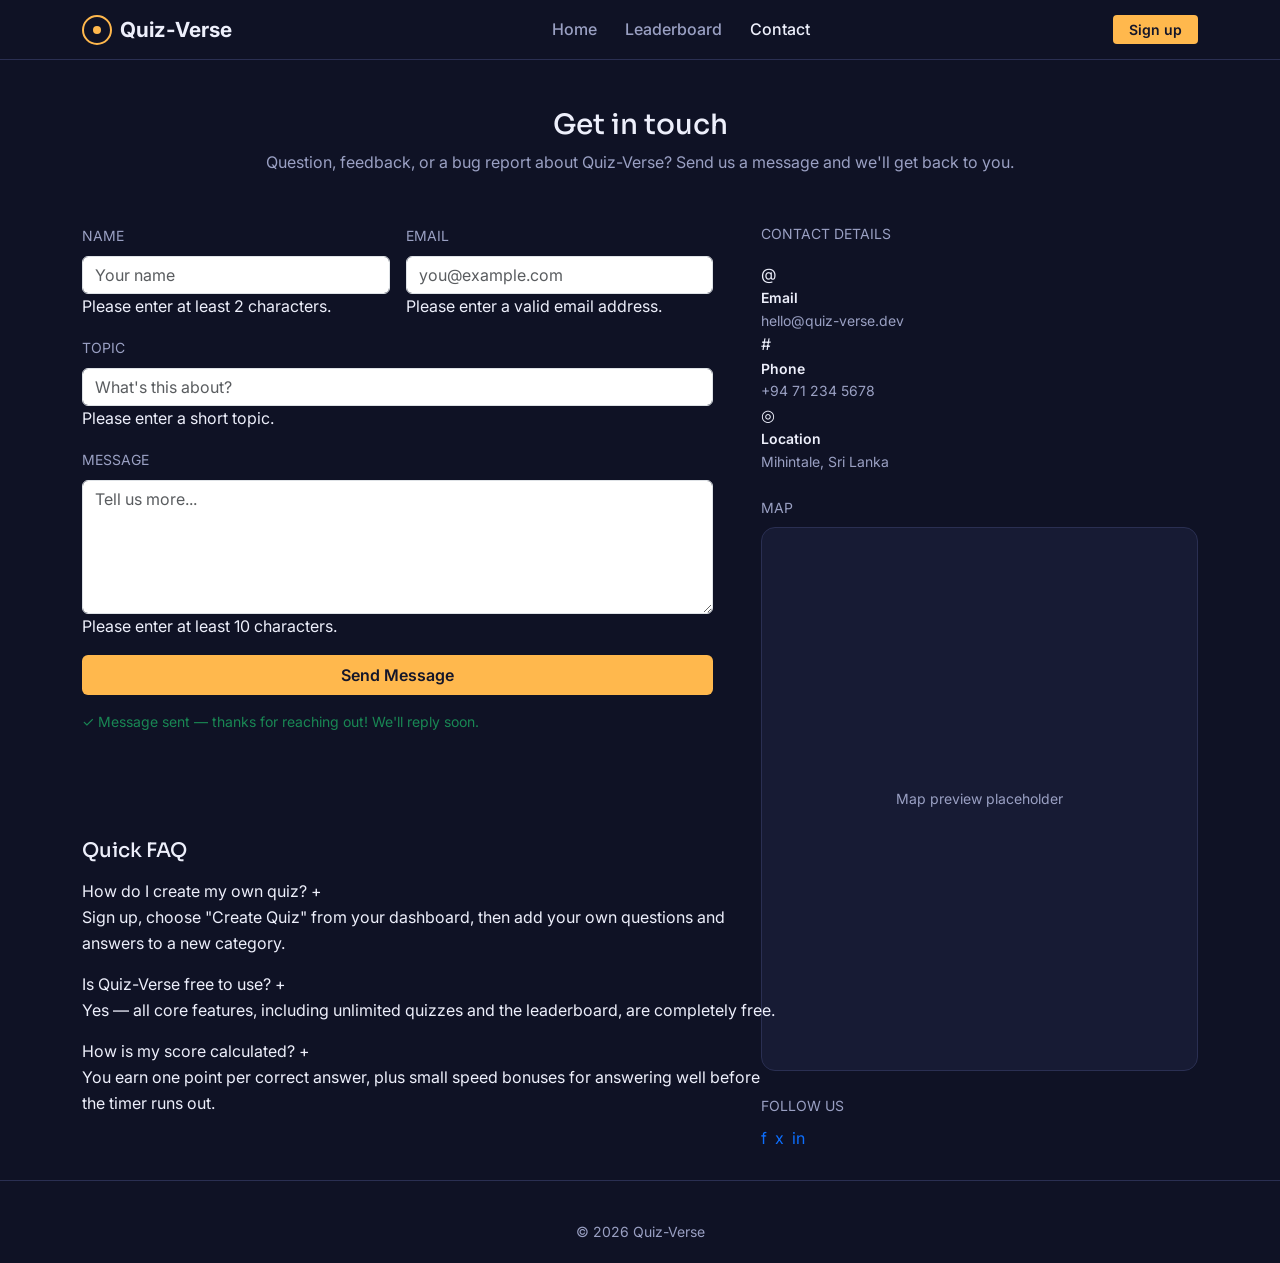
==== contact.html @ f952e248 "update the contact page" ====
<!DOCTYPE html>
<html lang="en">
<head>
  <meta charset="UTF-8">
  <title>Contact Us | Quiz-Verse</title>
  <meta name="viewport" content="width=device-width, initial-scale=1.0">

  <link href="https://cdn.jsdelivr.net/npm/bootstrap@5.3.3/dist/css/bootstrap.min.css" rel="stylesheet">
  <link rel="preconnect" href="https://fonts.googleapis.com">
  <link href="https://fonts.googleapis.com/css2?family=Sora:wght@400;600;700&family=Inter:wght@400;500;600&display=swap" rel="stylesheet">
  <link rel="stylesheet" href="style.css">
</head>
<body>

  <!-- ============ NAVBAR ============ -->
  <nav class="navbar navbar-expand-lg navbar-qv sticky-top">
    <div class="container">
      <a class="navbar-brand" href="index.html">
        <span class="brand-mark"><span></span></span> Quiz-Verse
      </a>
      <button class="navbar-toggler" type="button" data-bs-toggle="collapse" data-bs-target="#navMain">
        <span class="navbar-toggler-icon"></span>
      </button>
      <div class="collapse navbar-collapse" id="navMain">
        <ul class="navbar-nav mx-auto">
          <li class="nav-item"><a class="nav-link" href="index.html">Home</a></li>
          <li class="nav-item"><a class="nav-link" href="quiz.html">Leaderboard</a></li>
          <li class="nav-item"><a class="nav-link active" href="contact.html">Contact</a></li>
        </ul>
        <a href="#" class="btn btn-accent btn-sm px-3">Sign up</a>
      </div>
    </div>
  </nav>

  <main class="container py-5">
    <div class="text-center mb-5">
      <h1 class="h3">Get in touch</h1>
      <p class="text-muted">Question, feedback, or a bug report about Quiz-Verse? Send us a message and we'll get back to you.</p>
    </div>

    <div class="row g-5">
      <!-- ============ CONTACT FORM ============ -->
      <div class="col-lg-7">
        <form id="contactForm" novalidate>
          <div class="row g-3">
            <div class="col-md-6">
              <label for="cfName" class="form-label small text-muted text-uppercase">Name</label>
              <input type="text" id="cfName" class="form-control form-control-qv" placeholder="Your name">
              <div class="invalid-feedback-qv">Please enter at least 2 characters.</div>
            </div>
            <div class="col-md-6">
              <label for="cfEmail" class="form-label small text-muted text-uppercase">Email</label>
              <input type="email" id="cfEmail" class="form-control form-control-qv" placeholder="you@example.com">
              <div class="invalid-feedback-qv">Please enter a valid email address.</div>
            </div>
            <div class="col-12">
              <label for="cfTopic" class="form-label small text-muted text-uppercase">Topic</label>
              <input type="text" id="cfTopic" class="form-control form-control-qv" placeholder="What's this about?">
              <div class="invalid-feedback-qv">Please enter a short topic.</div>
            </div>
            <div class="col-12">
              <label for="cfMessage" class="form-label small text-muted text-uppercase">Message</label>
              <textarea id="cfMessage" rows="5" class="form-control form-control-qv" placeholder="Tell us more..."></textarea>
              <div class="invalid-feedback-qv">Please enter at least 10 characters.</div>
            </div>
            <div class="col-12">
              <button type="submit" class="btn btn-accent px-4 py-2 w-100 w-md-auto">Send Message</button>
              <p id="formSuccessMsg" class="text-success small mt-3 mb-0">✓ Message sent — thanks for reaching out! We'll reply soon.</p>
            </div>
          </div>
        </form>
      </div>

      <!-- ============ CONTACT DETAILS ============ -->
      <div class="col-lg-5">
        <p class="text-muted small text-uppercase mb-3">Contact details</p>

        <div class="contact-detail">
          <span class="contact-icon">@</span>
          <div>
            <div class="fw-semibold small">Email</div>
            <div class="text-muted small">hello@quiz-verse.dev</div>
          </div>
        </div>
        <div class="contact-detail">
          <span class="contact-icon">#</span>
          <div>
            <div class="fw-semibold small">Phone</div>
            <div class="text-muted small">+94 71 234 5678</div>
          </div>
        </div>
        <div class="contact-detail">
          <span class="contact-icon">◎</span>
          <div>
            <div class="fw-semibold small">Location</div>
            <div class="text-muted small">Mihintale, Sri Lanka</div>
          </div>
        </div>

        <p class="text-muted small text-uppercase mb-2 mt-4">Map</p>
        <div class="qv-card d-flex align-items-center justify-content-center" style="min-height:160px;">
          <span class="text-muted small">Map preview placeholder</span>
        </div>

        <p class="text-muted small text-uppercase mb-2 mt-4">Follow us</p>
        <div class="d-flex gap-2">
          <a href="#" class="contact-icon">f</a>
          <a href="#" class="contact-icon">x</a>
          <a href="#" class="contact-icon">in</a>
        </div>
      </div>
    </div>

    <!-- ============ FAQ ============ -->
    <div class="mt-5 pt-4" id="faq" style="max-width: 700px;">
      <h2 class="h5 mb-3">Quick FAQ</h2>

      <div class="faq-item">
        <div class="faq-question">How do I create my own quiz? <span class="plus">+</span></div>
        <div class="faq-answer"><p>Sign up, choose "Create Quiz" from your dashboard, then add your own questions and answers to a new category.</p></div>
      </div>

      <div class="faq-item">
        <div class="faq-question">Is Quiz-Verse free to use? <span class="plus">+</span></div>
        <div class="faq-answer"><p>Yes — all core features, including unlimited quizzes and the leaderboard, are completely free.</p></div>
      </div>

      <div class="faq-item">
        <div class="faq-question">How is my score calculated? <span class="plus">+</span></div>
        <div class="faq-answer"><p>You earn one point per correct answer, plus small speed bonuses for answering well before the timer runs out.</p></div>
      </div>
    </div>
  </main>

  <footer>
    <div class="container text-center">
      <p class="small mb-0">&copy; 2026 Quiz-Verse</p>
    </div>
  </footer>

  <script src="https://cdn.jsdelivr.net/npm/bootstrap@5.3.3/dist/js/bootstrap.bundle.min.js"></script>
  <script src="script.js"></script>
</body>
</html>
---- style.css ----
/* =========================================================
   Quiz-Verse — external stylesheet
   ========================================================= */

:root {
  --bg: #0F1225;
  --bg-card: #171B34;
  --bg-card-hover: #1E2340;
  --accent: #FFB84D;
  --accent-soft: rgba(255, 184, 77, 0.15);
  --blue: #7C9EFF;
  --text: #EDEFFB;
  --muted: #9AA0C3;
  --success: #4ADE80;
  --danger: #F87171;
  --border: #2A2F52;
  --radius: 14px;
}

* { box-sizing: border-box; }
.text-muted{color: var(--muted) !important;}

body {
  background-color: var(--bg);
  color: var(--text);
  font-family: 'Inter', sans-serif;
  line-height: 1.6;
}

h1, h2, h3, .brand, .display {
  font-family: 'Sora', sans-serif;
}

a { text-decoration: none; }

/* ---------- Navbar ---------- */
.navbar-qv {
  background-color: var(--bg);
  border-bottom: 1px solid var(--border);
}

.navbar-qv .navbar-brand {
  color: var(--text);
  font-weight: 700;
  font-size: 1.3rem;
  display: flex;
  align-items: center;
  gap: 8px;
}

.brand-mark {
  width: 30px;
  height: 30px;
  border-radius: 50%;
  border: 2px solid var(--accent);
  display: inline-flex;
  align-items: center;
  justify-content: center;
}

.brand-mark span {
  width: 8px;
  height: 8px;
  background: var(--accent);
  border-radius: 50%;
}

.navbar-qv .nav-link {
  color: var(--muted);
  font-weight: 500;
  margin: 0 6px;
}

.navbar-qv .nav-link:hover,
.navbar-qv .nav-link.active {
  color: var(--text);
}

.btn-accent {
  background-color: var(--accent);
  color: #14162A;
  font-weight: 600;
  border: none;
}

.btn-accent:hover {
  background-color: #ffc670;
  color: #14162A;
}

.btn-outline-qv {
  border: 1px solid var(--border);
  color: var(--text);
}

.btn-outline-qv:hover {
  border-color: var(--accent);
  color: var(--accent);
}

/* ---------- Hero ---------- */
.hero {
  padding: 90px 0 60px;
}

.eyebrow {
  display: inline-block;
  background: var(--accent-soft);
  color: var(--accent);
  font-size: 0.8rem;
  font-weight: 600;
  letter-spacing: 0.04em;
  padding: 6px 14px;
  border-radius: 999px;
  margin-bottom: 18px;
}

.hero h1 {
  font-size: 2.6rem;
  font-weight: 700;
  line-height: 1.15;
}

.hero p.lead {
  color: var(--muted);
  font-size: 1.05rem;
  max-width: 500px;
}

/* Orbit graphic */
.orbit-wrap {
  position: relative;
  width: 100%;
  aspect-ratio: 1 / 1;
  max-width: 360px;
  margin: 0 auto;
}

.orbit-ring {
  position: absolute;
  inset: 0;
  border: 1px solid var(--border);
  border-radius: 50%;
}

.orbit-ring.ring-2 {
  inset: 14%;
  border-color: rgba(124, 158, 255, 0.35);
  animation: spin 18s linear infinite;
}

.orbit-ring.ring-3 {
  inset: 30%;
  border-color: rgba(255, 184, 77, 0.35);
  animation: spin 12s linear infinite reverse;
}

.orbit-core {
  position: absolute;
  inset: 42%;
  border-radius: 50%;
  background: radial-gradient(circle at 35% 30%, var(--accent), #7a5218);
  box-shadow: 0 0 40px var(--accent-soft);
}

.orbit-dot {
  position: absolute;
  width: 14px;
  height: 14px;
  border-radius: 50%;
  background: var(--blue);
}

@keyframes spin {
  from { transform: rotate(0deg); }
  to { transform: rotate(360deg); }
}

@media (prefers-reduced-motion: reduce) {
  .orbit-ring.ring-2, .orbit-ring.ring-3 { animation: none; }
}

/* Stats strip  */
.stats-strip {
  border-top: 1px solid var(--border);
  border-bottom: 1px solid var(--border);
  padding: 28px 0;
}

.stat-num {
  font-family: 'Sora', sans-serif;
  font-size: 1.7rem;
  font-weight: 700;
  color: var(--accent);
}

.stat-label {
  color: var(--muted);
  font-size: 0.85rem;
  letter-spacing: 0.03em;
  text-transform: uppercase;
}

/* Cards  */
.section-title {
  font-weight: 700;
  margin-bottom: 6px;
}

.section-sub {
  color: var(--muted);
  margin-bottom: 32px;
}

.qv-card {
  background: var(--bg-card);
  border: 1px solid var(--border);
  border-radius: var(--radius);
  padding: 26px 22px;
  height: 100%;
  transition: transform .18s ease, border-color .18s ease;
}

.qv-card:hover {
  transform: translateY(-4px);
  border-color: var(--accent);
}

.category-icon {
  width: 44px;
  height: 44px;
  border-radius: 10px;
  background: var(--accent-soft);
  color: var(--accent);
  display: flex;
  align-items: center;
  justify-content: center;
  font-weight: 700;
  margin-bottom: 14px;
}

/*  How it works */
.step-circle {
  width: 54px;
  height: 54px;
  border-radius: 50%;
  border: 2px solid var(--accent);
  color: var(--accent);
  display: flex;
  align-items: center;
  justify-content: center;
  font-weight: 700;
  margin: 0 auto 14px;
}

/* CTA  */
.cta-band {
  background: linear-gradient(135deg, var(--bg-card), #1c2145);
  border: 1px solid var(--border);
  border-radius: var(--radius);
  padding: 50px 20px;
  text-align: center;
}

/* Footer */
footer {
  border-top: 1px solid var(--border);
  padding: 40px 0 20px;
  color: var(--muted);
}

footer a { color: var(--muted); }
footer a:hover { color: var(--accent); }
/* ---------- Quiz page ---------- */
.quiz-topbar {
  background: var(--bg-card);
  border: 1px solid var(--border);
  border-radius: var(--radius);
  padding: 14px 20px;
}

.q-pill {
  width: 32px;
  height: 32px;
  border-radius: 50%;
  border: 1px solid var(--border);
  color: var(--muted);
  display: inline-flex;
  align-items: center;
  justify-content: center;
  font-size: 0.85rem;
  font-weight: 600;
}

.q-pill.current {
  border-color: var(--accent);
  color: var(--accent);
}

.q-pill.answered {
  background: var(--accent-soft);
  border-color: var(--accent);
  color: var(--accent);
}

.answer-option {
  display: flex;
  align-items: center;
  gap: 12px;
  background: var(--bg-card);
  border: 1px solid var(--border);
  border-radius: 10px;
  padding: 14px 16px;
  margin-bottom: 12px;
  cursor: pointer;
  transition: border-color .15s ease, background .15s ease;
}

.answer-option:hover {
  border-color: var(--blue);
}

.answer-option.selected {
  border-color: var(--blue);
  background: rgba(124, 158, 255, 0.1);
}

.answer-option.correct {
  border-color: var(--success);
  background: rgba(74, 222, 128, 0.12);
}

.answer-option.incorrect {
  border-color: var(--danger);
  background: rgba(248, 113, 113, 0.12);
}

.answer-letter {
  width: 28px;
  height: 28px;
  border-radius: 50%;
  border: 1px solid var(--border);
  display: flex;
  align-items: center;
  justify-content: center;
  font-size: 0.8rem;
  font-weight: 700;
  flex-shrink: 0;
}

.timer-ring-wrap {
  width: 130px;
  height: 130px;
  margin: 0 auto;
  position: relative;
}

.timer-ring-wrap svg { transform: rotate(-90deg); }

.timer-track { stroke: var(--border); }
.timer-progress {
  stroke: var(--accent);
  stroke-linecap: round;
  transition: stroke-dashoffset 1s linear, stroke .3s ease;
}

.timer-text {
  position: absolute;
  inset: 0;
  display: flex;
  align-items: center;
  justify-content: center;
  flex-direction: column;
}

.timer-text .t-num { font-size: 1.6rem; font-weight: 700; font-family: 'Sora', sans-serif; }
.timer-text .t-label { font-size: 0.7rem; color: var(--muted); letter-spacing: 0.05em; }

.feedback-box {
  border-radius: 10px;
  padding: 14px 16px;
  font-size: 0.92rem;
  display: none;
}

.feedback-box.show { display: block; }
.feedback-box.correct { background: rgba(74, 222, 128, 0.12); border: 1px solid var(--success); }
.feedback-box.incorrect { background: rgba(248, 113, 113, 0.12); border: 1px solid var(--danger); }

.result-ring-wrap {
  width: 150px;
  height: 150px;
  margin: 0 auto;
  position: relative;
}
.quiz-footer {
  margin-top: 100px !important;
  background-color: var(--bg-card);
  border-top: 1px solid var(--border);
  padding-top: 30px;
  padding-bottom: 30px;
}
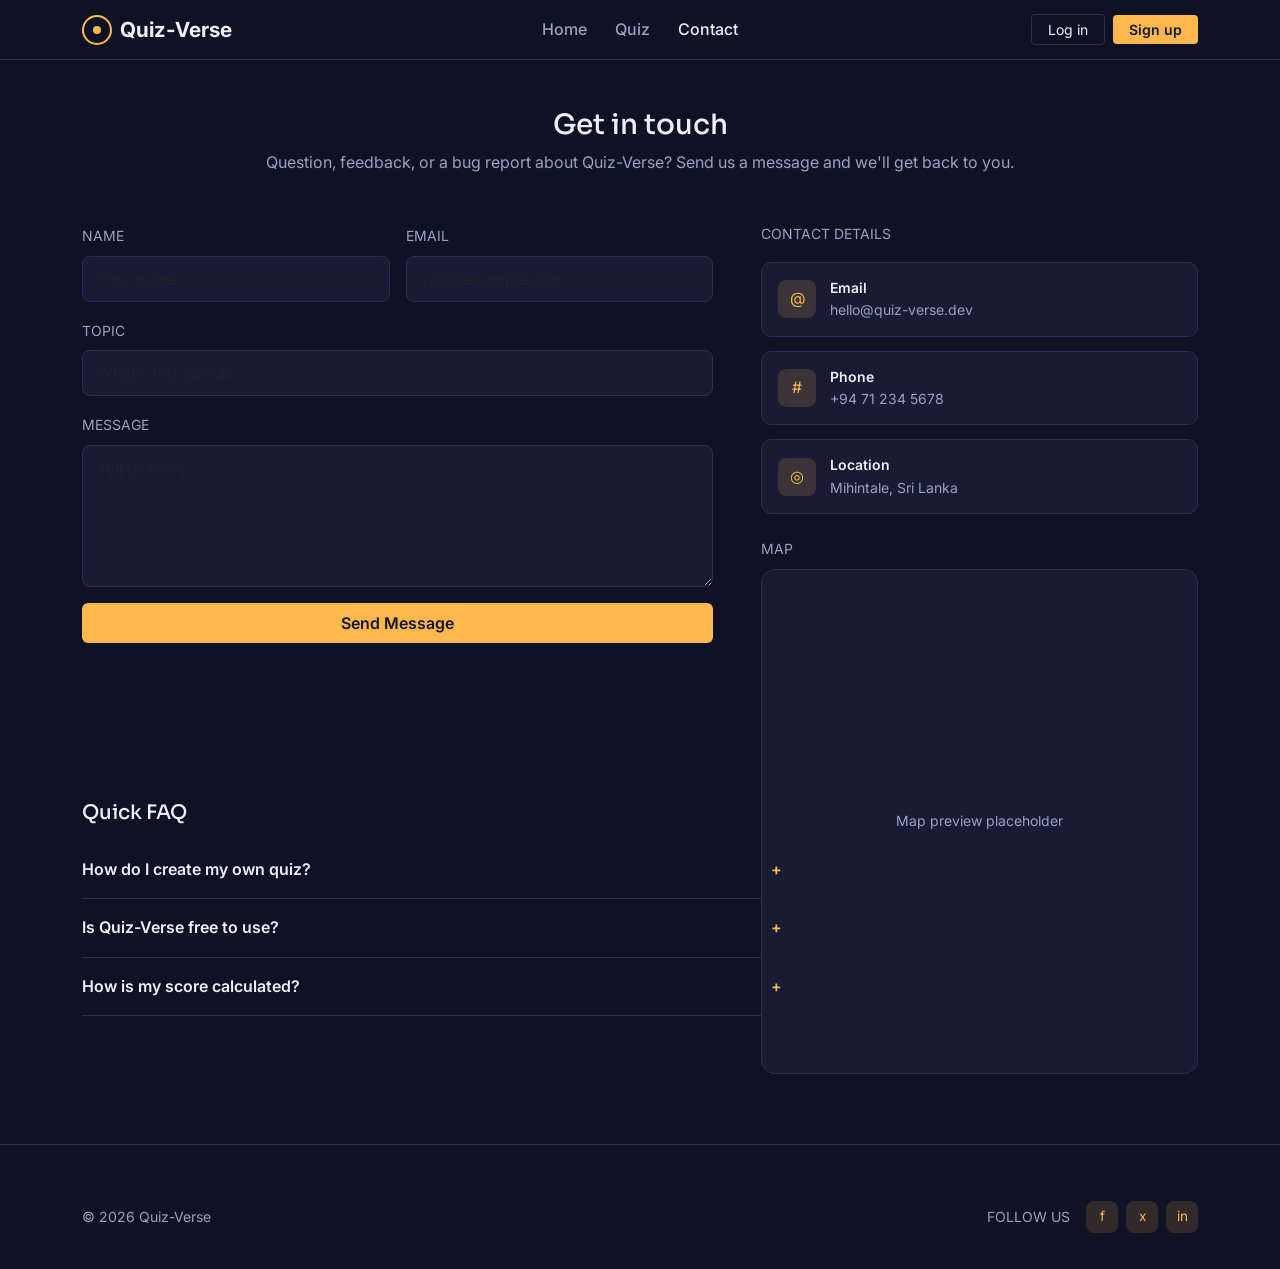
==== commit 9b6b0a28: "update style.css and script.js" ====
--- a/contact.html
+++ b/contact.html
@@ -13,24 +13,26 @@
 <body>
 
   <!-- ============ NAVBAR ============ -->
-  <nav class="navbar navbar-expand-lg navbar-qv sticky-top">
-    <div class="container">
-      <a class="navbar-brand" href="index.html">
-        <span class="brand-mark"><span></span></span> Quiz-Verse
-      </a>
-      <button class="navbar-toggler" type="button" data-bs-toggle="collapse" data-bs-target="#navMain">
-        <span class="navbar-toggler-icon"></span>
-      </button>
-      <div class="collapse navbar-collapse" id="navMain">
-        <ul class="navbar-nav mx-auto">
-          <li class="nav-item"><a class="nav-link" href="index.html">Home</a></li>
-          <li class="nav-item"><a class="nav-link" href="quiz.html">Leaderboard</a></li>
-          <li class="nav-item"><a class="nav-link active" href="contact.html">Contact</a></li>
-        </ul>
-        <a href="#" class="btn btn-accent btn-sm px-3">Sign up</a>
-      </div>
-    </div>
-  </nav>
+ <nav class="navbar navbar-expand-lg navbar-qv sticky-top">
+  <div class="container">
+    <a class="navbar-brand" href="index.html">
+      <span class="brand-mark"><span></span></span> Quiz-Verse
+    </a>
+    <button class="navbar-toggler" type="button" data-bs-toggle="collapse" data-bs-target="#navMain" aria-controls="navMain" aria-expanded="false" aria-label="Toggle navigation">
+      <span class="navbar-toggler-icon"></span>
+    </button>
+    <div class="collapse navbar-collapse" id="navMain">
+      <ul class="navbar-nav mx-auto">
+        <li class="nav-item"><a class="nav-link" href="index.html">Home</a></li>
+        <li class="nav-item"><a class="nav-link" href="quiz.html">Quiz</a></li>
+        <li class="nav-item"><a class="nav-link active" href="contact.html">Contact</a></li>
+      </ul>
+      <a href="#" class="btn btn-outline-qv btn-sm px-3 me-2" data-bs-toggle="modal" data-bs-target="#loginModal">Log in</a>
+      <a href="#" class="btn btn-accent btn-sm px-3" data-bs-toggle="modal" data-bs-target="#signupModal">Sign up</a>
+    </div>
+  </div>
+</nav>
+  
 
   <main class="container py-5">
     <div class="text-center mb-5">
@@ -102,12 +104,7 @@
           <span class="text-muted small">Map preview placeholder</span>
         </div>
 
-        <p class="text-muted small text-uppercase mb-2 mt-4">Follow us</p>
-        <div class="d-flex gap-2">
-          <a href="#" class="contact-icon">f</a>
-          <a href="#" class="contact-icon">x</a>
-          <a href="#" class="contact-icon">in</a>
-        </div>
+      
       </div>
     </div>
 
@@ -133,10 +130,69 @@
   </main>
 
   <footer>
-    <div class="container text-center">
-      <p class="small mb-0">&copy; 2026 Quiz-Verse</p>
-    </div>
-  </footer>
+  <div class="container d-flex justify-content-between align-items-center py-3">
+    <p class="small mb-0">&copy; 2026 Quiz-Verse</p>
+    <div class="d-flex align-items-center gap-2">
+      <span class="text-muted small text-uppercase me-2">Follow us</span>
+      <a href="#" class="contact-icon" style="width: 32px; height: 32px; font-size: 0.85rem;">f</a>
+      <a href="#" class="contact-icon" style="width: 32px; height: 32px; font-size: 0.85rem;">x</a>
+      <a href="#" class="contact-icon" style="width: 32px; height: 32px; font-size: 0.85rem;">in</a>
+    </div>
+  </div>
+</footer> 
+ <!-- ================= LOG IN MODAL ================= -->
+  <div class="modal fade" id="loginModal" tabindex="-1" aria-labelledby="loginModalLabel" aria-hidden="true">
+    <div class="modal-dialog modal-dialog-centered">
+      <div class="modal-content" style="background-color: var(--bg-card); border-color: var(--border);">
+        <div class="modal-header" style="border-bottom-color: var(--border);">
+          <h5 class="modal-title" id="loginModalLabel" style="font-family: 'Sora', sans-serif;">Log In</h5>
+          <button type="button" class="btn-close btn-close-white" data-bs-dismiss="modal" aria-label="Close"></button>
+        </div>
+        <div class="modal-body">
+          <form>
+            <div class="mb-3">
+              <label for="loginEmail" class="form-label text-muted">Email address</label>
+              <input type="email" class="form-control form-control-qv" id="loginEmail" placeholder="name@example.com">
+            </div>
+            <div class="mb-3">
+              <label for="loginPassword" class="form-label text-muted">Password</label>
+              <input type="password" class="form-control form-control-qv" id="loginPassword">
+            </div>
+            <button type="submit" class="btn btn-accent w-100 mt-3">Login</button>
+          </form>
+        </div>
+      </div>
+    </div>
+  </div>
+
+  <!-- ================= SIGN UP MODAL ================= -->
+  <div class="modal fade" id="signupModal" tabindex="-1" aria-labelledby="signupModalLabel" aria-hidden="true">
+    <div class="modal-dialog modal-dialog-centered">
+      <div class="modal-content" style="background-color: var(--bg-card); border-color: var(--border);">
+        <div class="modal-header" style="border-bottom-color: var(--border);">
+          <h5 class="modal-title" id="signupModalLabel" style="font-family: 'Sora', sans-serif;">Create an Account</h5>
+          <button type="button" class="btn-close btn-close-white" data-bs-dismiss="modal" aria-label="Close"></button>
+        </div>
+        <div class="modal-body">
+          <form>
+            <div class="mb-3">
+              <label for="signupName" class="form-label text-muted">Full Name</label>
+              <input type="text" class="form-control form-control-qv" id="signupName" placeholder="John Doe">
+            </div>
+            <div class="mb-3">
+              <label for="signupEmail" class="form-label text-muted">Email address</label>
+              <input type="email" class="form-control form-control-qv" id="signupEmail" placeholder="name@example.com">
+            </div>
+            <div class="mb-3">
+              <label for="signupPassword" class="form-label text-muted">Password</label>
+              <input type="password" class="form-control form-control-qv" id="signupPassword">
+            </div>
+            <button type="submit" class="btn btn-accent w-100 mt-3">Sign Up</button>
+          </form>
+        </div>
+      </div>
+    </div>
+  </div>
 
   <script src="https://cdn.jsdelivr.net/npm/bootstrap@5.3.3/dist/js/bootstrap.bundle.min.js"></script>
   <script src="script.js"></script>
--- a/style.css
+++ b/style.css
@@ -400,3 +400,90 @@
   padding-top: 30px;
   padding-bottom: 30px;
 }
+/* ---------- Contact page ---------- */
+.form-control-qv {
+  background: var(--bg-card);
+  border: 1px solid var(--border);
+  color: var(--text);
+  border-radius: 8px;
+  padding: 10px 14px;
+}
+
+.form-control-qv:focus {
+  background: var(--bg-card);
+  color: var(--text);
+  border-color: var(--accent);
+  box-shadow: 0 0 0 3px var(--accent-soft);
+}
+
+.form-control-qv.is-invalid {
+  border-color: var(--danger);
+}
+
+.invalid-feedback-qv {
+  color: var(--danger);
+  font-size: 0.82rem;
+  margin-top: 4px;
+  display: none;
+}
+
+.invalid-feedback-qv.show { display: block; }
+
+.contact-detail {
+  display: flex;
+  align-items: center;
+  gap: 14px;
+  background: var(--bg-card);
+  border: 1px solid var(--border);
+  border-radius: 10px;
+  padding: 14px 16px;
+  margin-bottom: 14px;
+}
+
+.contact-icon {
+  width: 38px;
+  height: 38px;
+  border-radius: 8px;
+  background: var(--accent-soft);
+  color: var(--accent);
+  display: flex;
+  align-items: center;
+  justify-content: center;
+  flex-shrink: 0;
+}
+
+.faq-item {
+  border-bottom: 1px solid var(--border);
+}
+
+.faq-question {
+  display: flex;
+  justify-content: space-between;
+  align-items: center;
+  padding: 16px 0;
+  cursor: pointer;
+  font-weight: 600;
+}
+
+.faq-question .plus {
+  color: var(--accent);
+  transition: transform .2s ease;
+}
+
+.faq-question.open .plus { transform: rotate(45deg); }
+
+.faq-answer {
+  max-height: 0;
+  overflow: hidden;
+  color: var(--muted);
+  transition: max-height .25s ease;
+}
+
+.faq-answer p { padding-bottom: 16px; }
+
+#formSuccessMsg { display: none; }
+footer {
+  position: relative;
+  clear: both;
+  margin-top: 80px;
+}
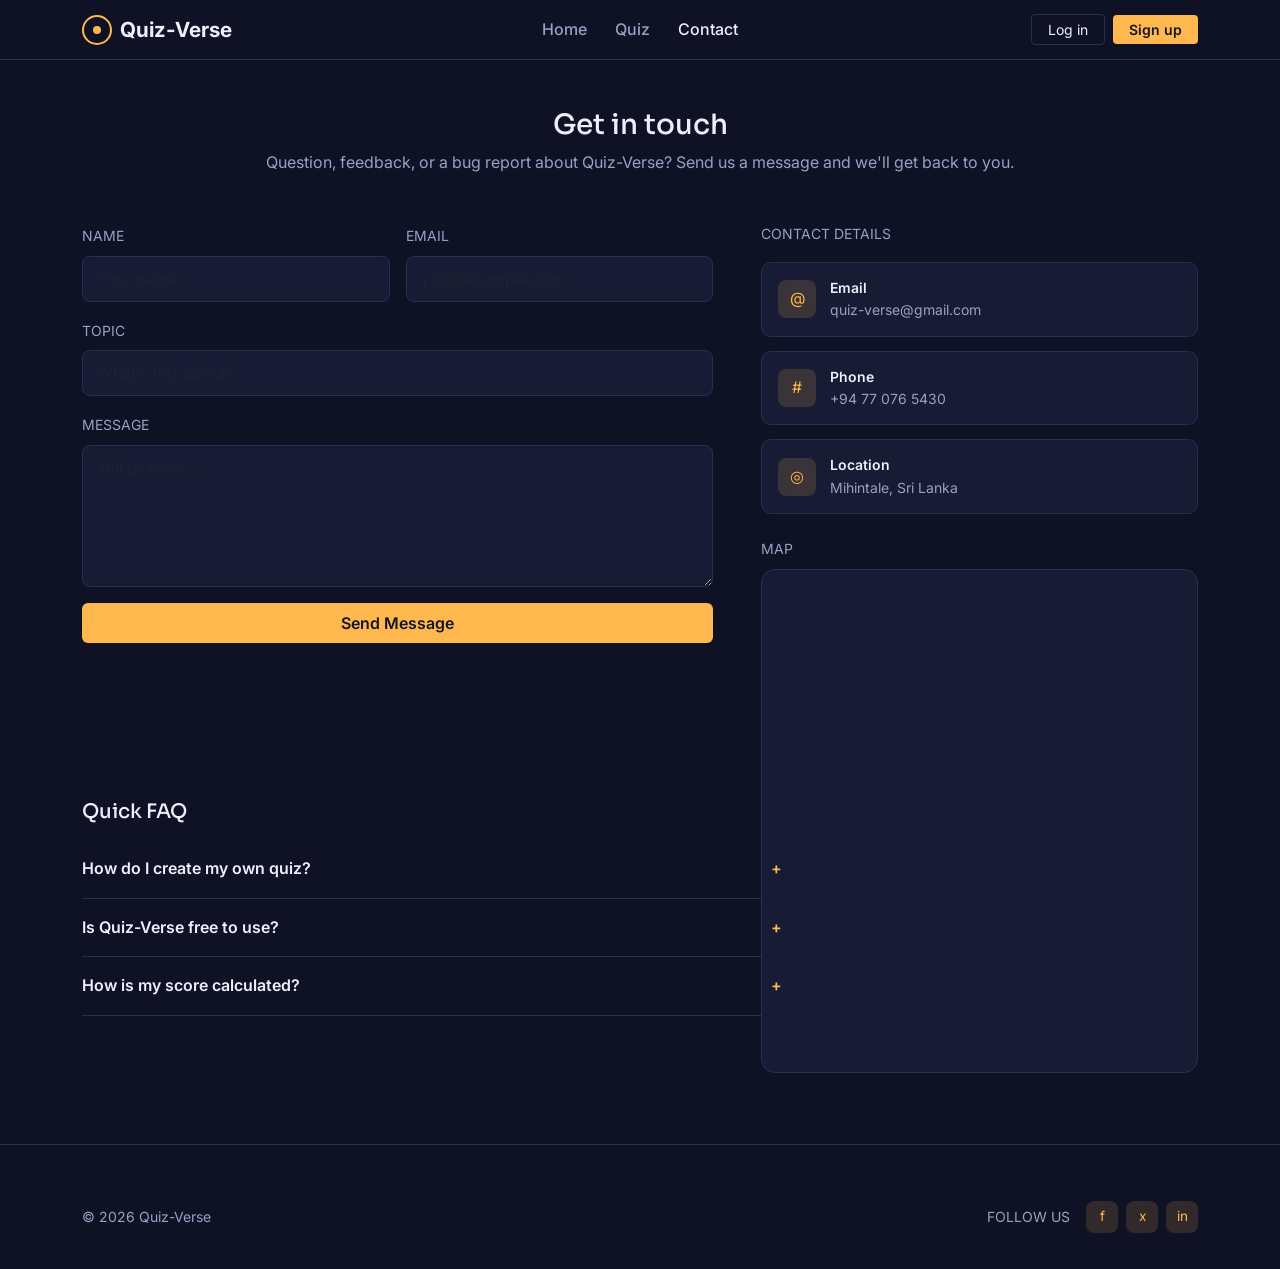
==== commit 7523244c: "updated the script.js and google map" ====
--- a/contact.html
+++ b/contact.html
@@ -81,14 +81,14 @@
           <span class="contact-icon">@</span>
           <div>
             <div class="fw-semibold small">Email</div>
-            <div class="text-muted small">hello@quiz-verse.dev</div>
+            <div class="text-muted small">quiz-verse@gmail.com</div>
           </div>
         </div>
         <div class="contact-detail">
           <span class="contact-icon">#</span>
           <div>
             <div class="fw-semibold small">Phone</div>
-            <div class="text-muted small">+94 71 234 5678</div>
+            <div class="text-muted small">+94 77 076 5430</div>
           </div>
         </div>
         <div class="contact-detail">
@@ -100,8 +100,8 @@
         </div>
 
         <p class="text-muted small text-uppercase mb-2 mt-4">Map</p>
-        <div class="qv-card d-flex align-items-center justify-content-center" style="min-height:160px;">
-          <span class="text-muted small">Map preview placeholder</span>
+        <div class="qv-card p-0 overflow-hidden" style="min-height:100px;">
+          <span class="text-muted small"><iframe src="https://www.google.com/maps/embed?pb=!1m18!1m12!1m3!1d15797.77!2d80.505!3d8.351!2m3!1f0!2f0!3f0!3m2!1i1024!2i768!4f13.1!3m3!1m2!1s0xafc9c5d123456789%3A0x123456789abcdef!2sMihintale%2C+Sri+Lanka!5e0!3m2!1sen!2slk!4v1650000000000!5m2!1sen!2slk" width="100%" height="100%" style="border:0; border-radius: 12px;" allowfullscreen="" loading="lazy"></iframe></span>
         </div>
 
       
